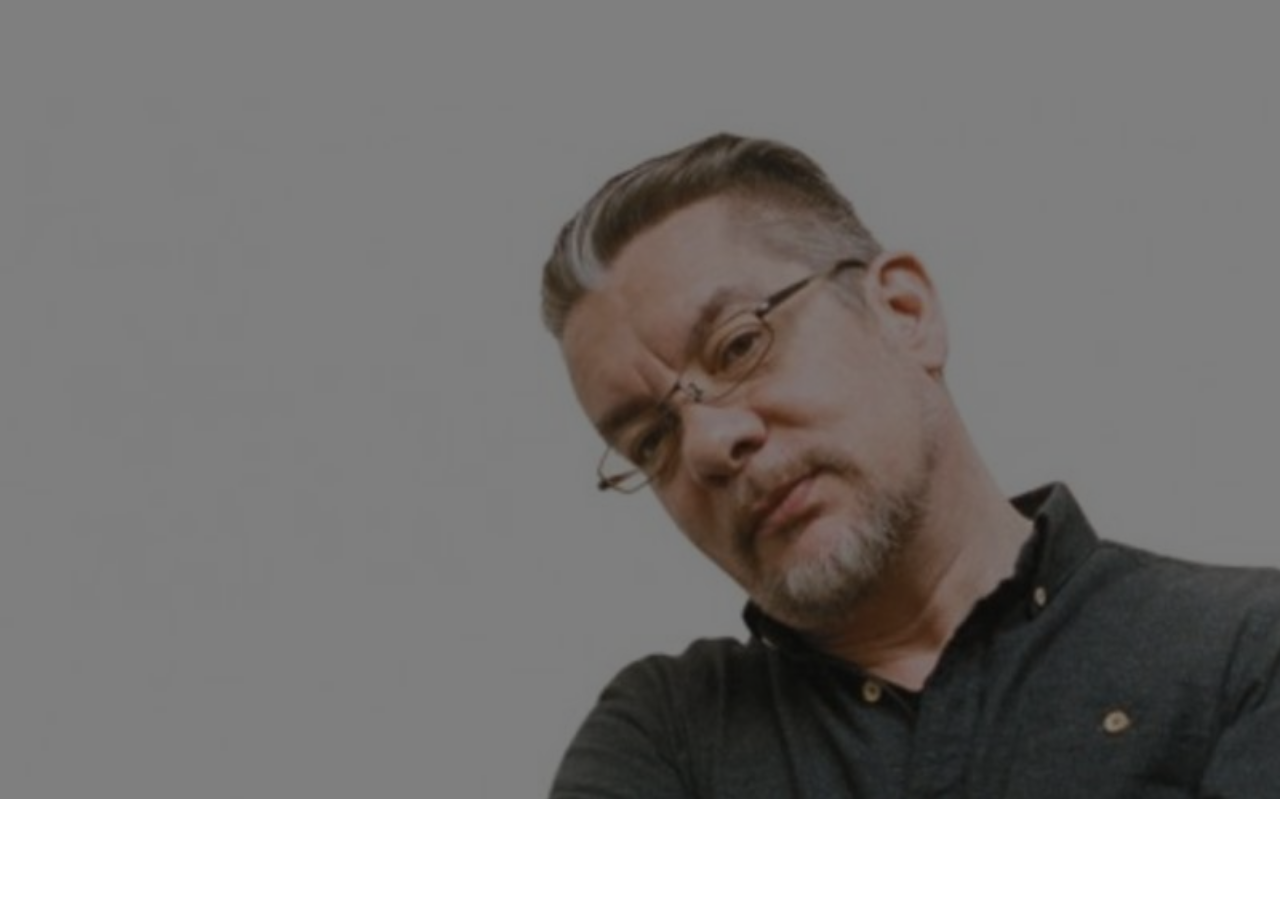
==== sub1.html @ 66ad979d "Add files via upload" ====
<!DOCTYPE html>
<html lang="ko">
<head>
    <meta charset="UTF-8">
    <meta http-equiv="X-UA-Compatible" content="IE=edge">
    <meta name="viewport" content="width=device-width, initial-scale=1.0">
    <title>Introduction</title>
    <link rel="stylesheet" href="./master.css">
</head>
<body>
    <div class="sub1 sub1_img">
        <nav>
            <div class="sub1"><a href="index.html"><img src="img/" alt=""></a></div>
        </nav>
    </div>
</body>
</html>
---- master.css ----
/* html 기본요소 reset */
html, body, div, img {
    margin: 0;
    padding: 0;
    border: 0;
    font-size: 100%;
    font: inherit;
    vertical-align: baseline;
}

.index1 {
    background-image:url(./img/index1.png);
    width: 100vw;
    height: 100vh;
    background-size: cover;
}
.title {
    font-family: 'Noto Sans KR', sans-serif;
    font-size: 150px;
    letter-spacing: -1px;
    font-weight: 400;
    line-height: 500px;
    text-align: center;
    color: white;
}

.photos {
    padding: 0 370px;
    display: flex;
    justify-content: space-evenly;
}

.photos > a:hover {
    transform: scale(1.2);
}

.photos > a > img {
    transition: 0.85s;
    width: 80%;
}


/*--sub1 html--*/
.sub1{
    width: 100%;
    
}

.sub1_img{
    height: 799px;
    background-image: url('img/sub1.png');background-size: cover;
}

/*--sub2 html--*/
.sub2{
    width: 100%;
    
}

.sub2_img{
    height: 799px;
    background-image: url('img/sub2.png');background-size: cover;
}

/*--sub3 html--*/
.sub3{
    width: 100%;
    
}

.sub3_img{
    height: 799px;
    background-image: url('img/sub3.png');background-size: cover;
}
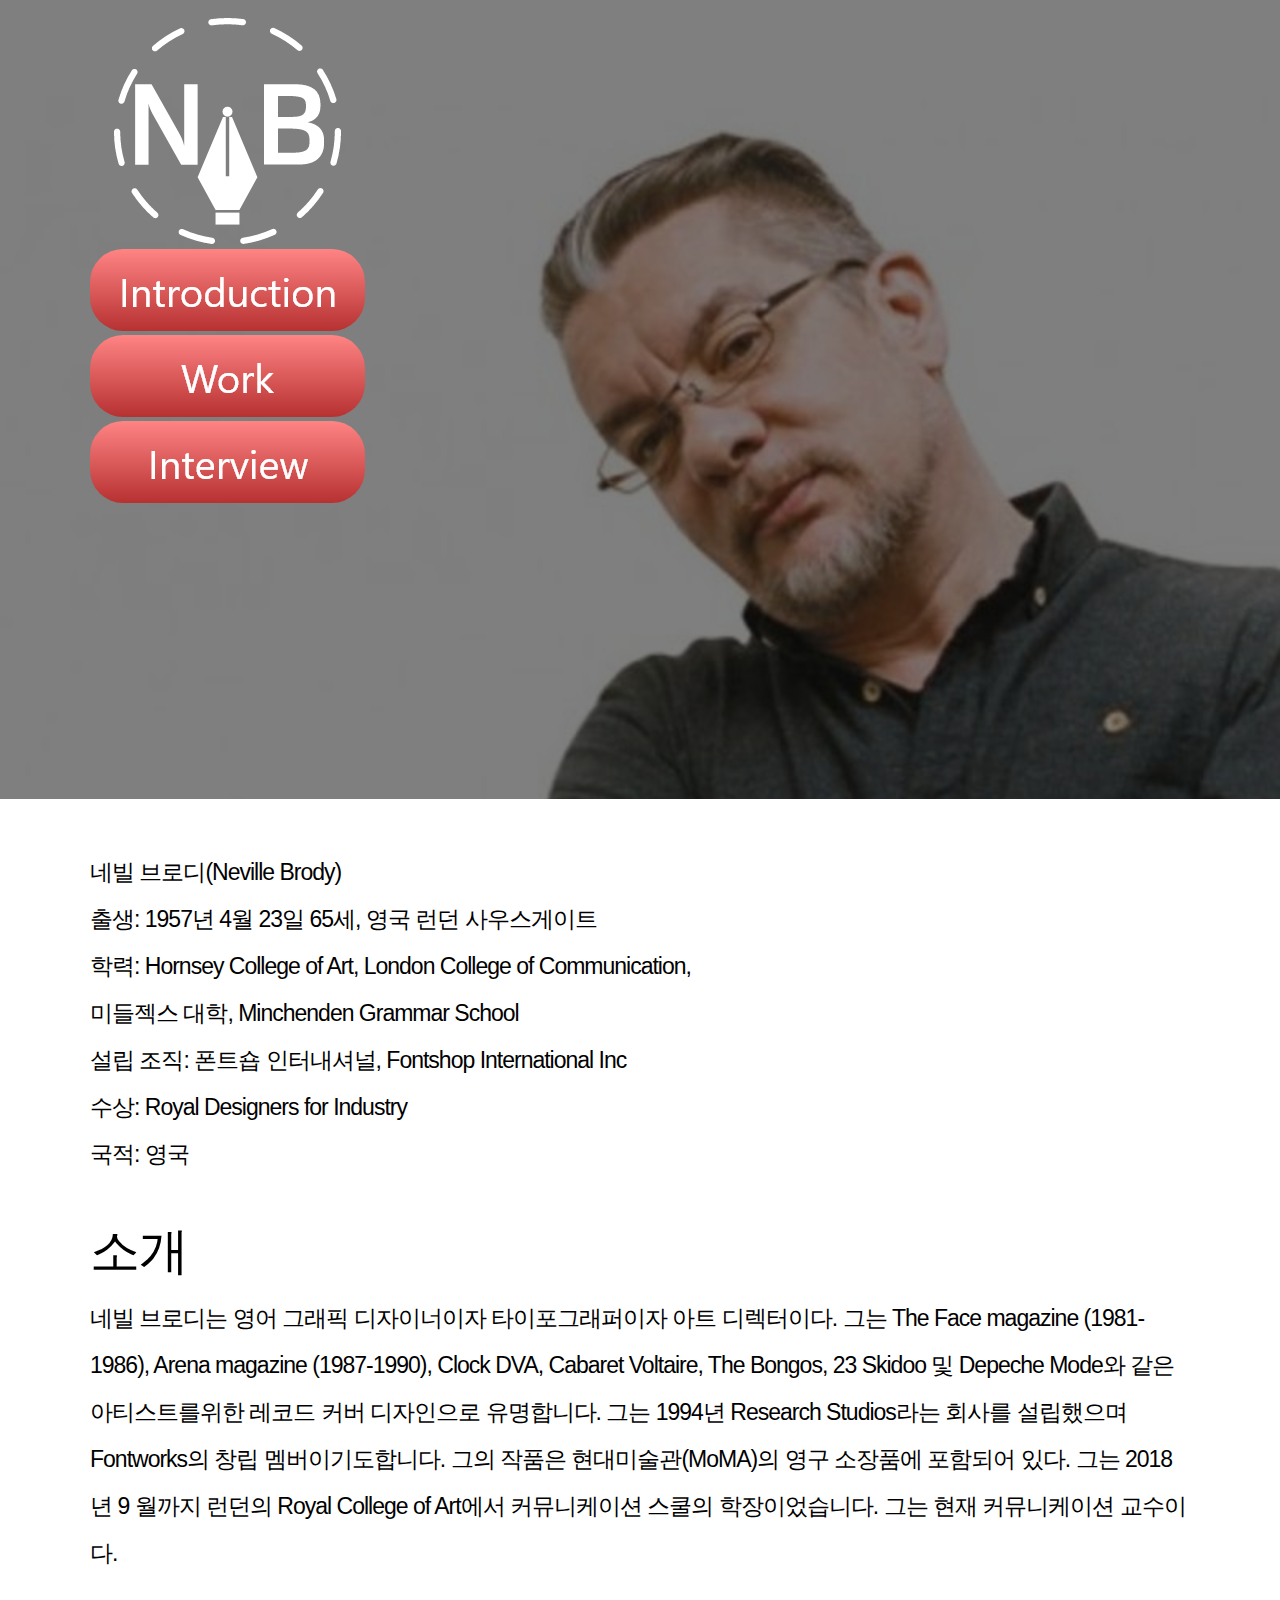
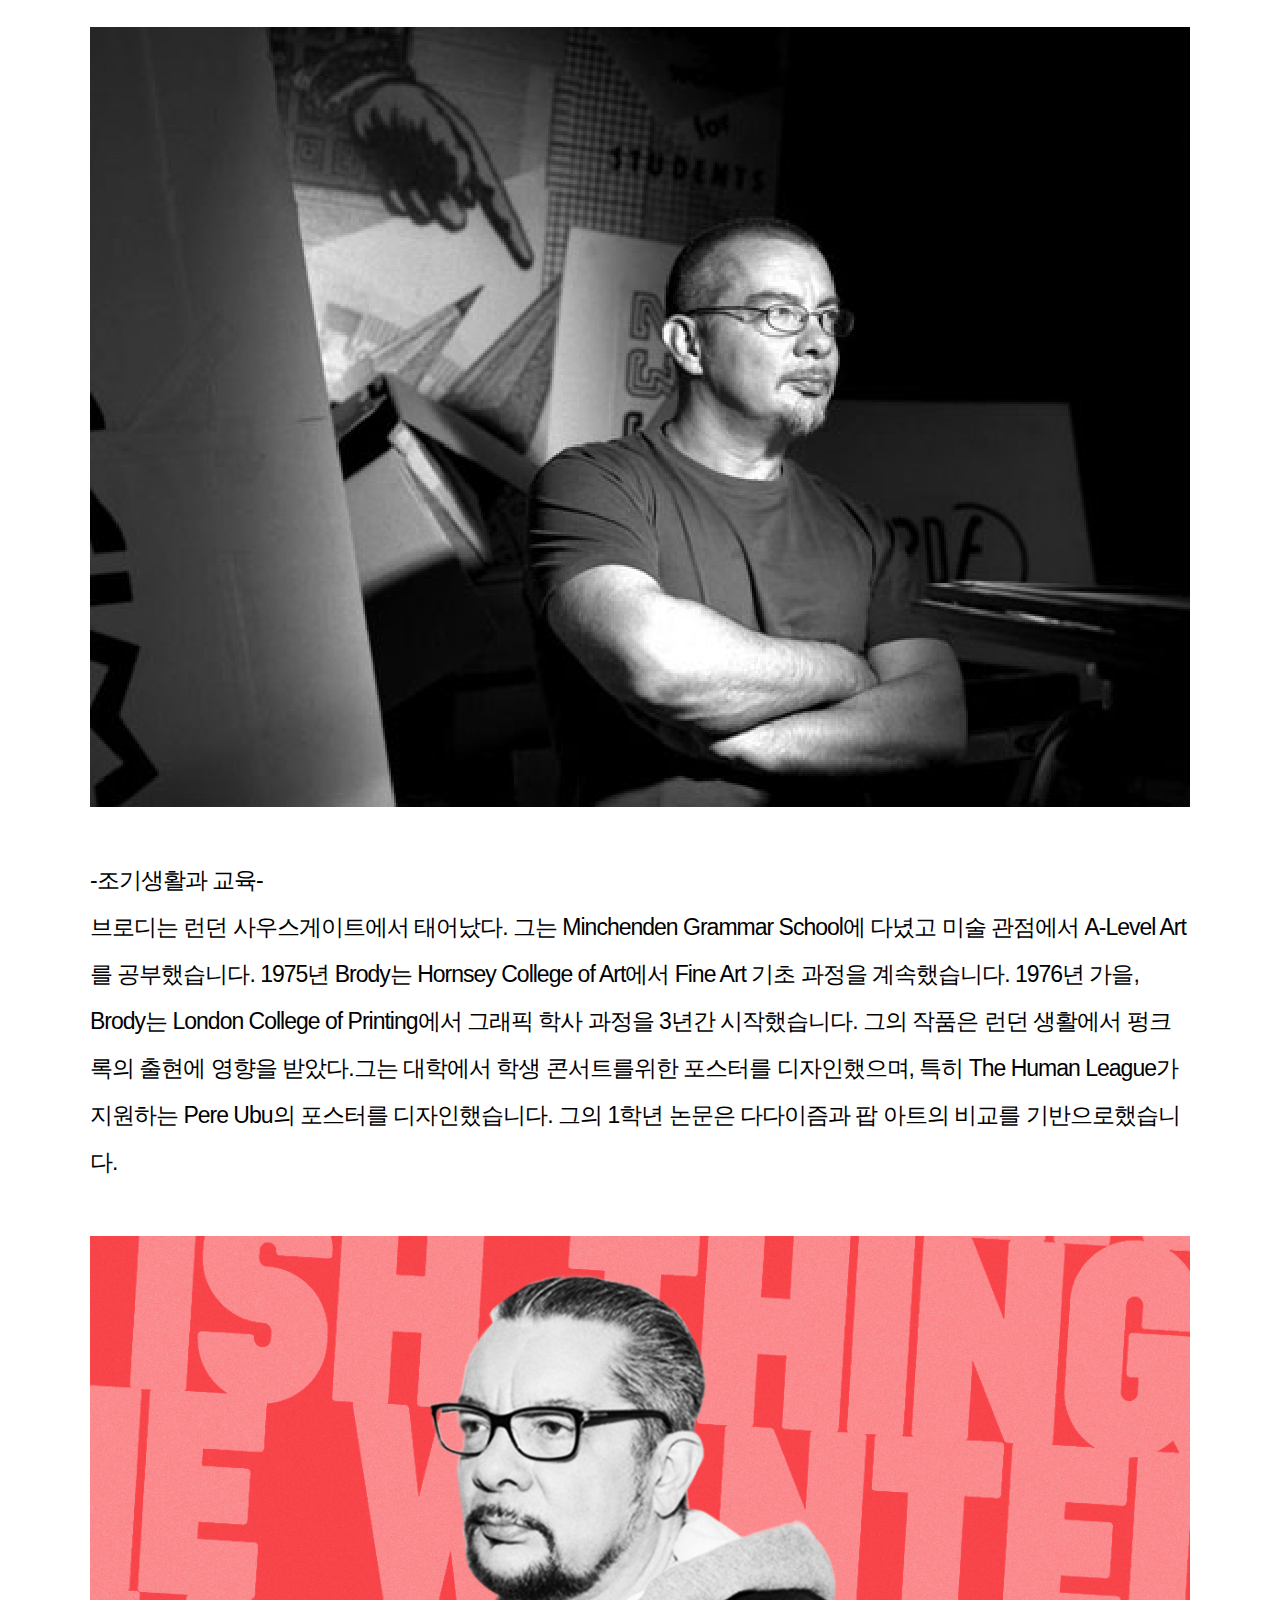
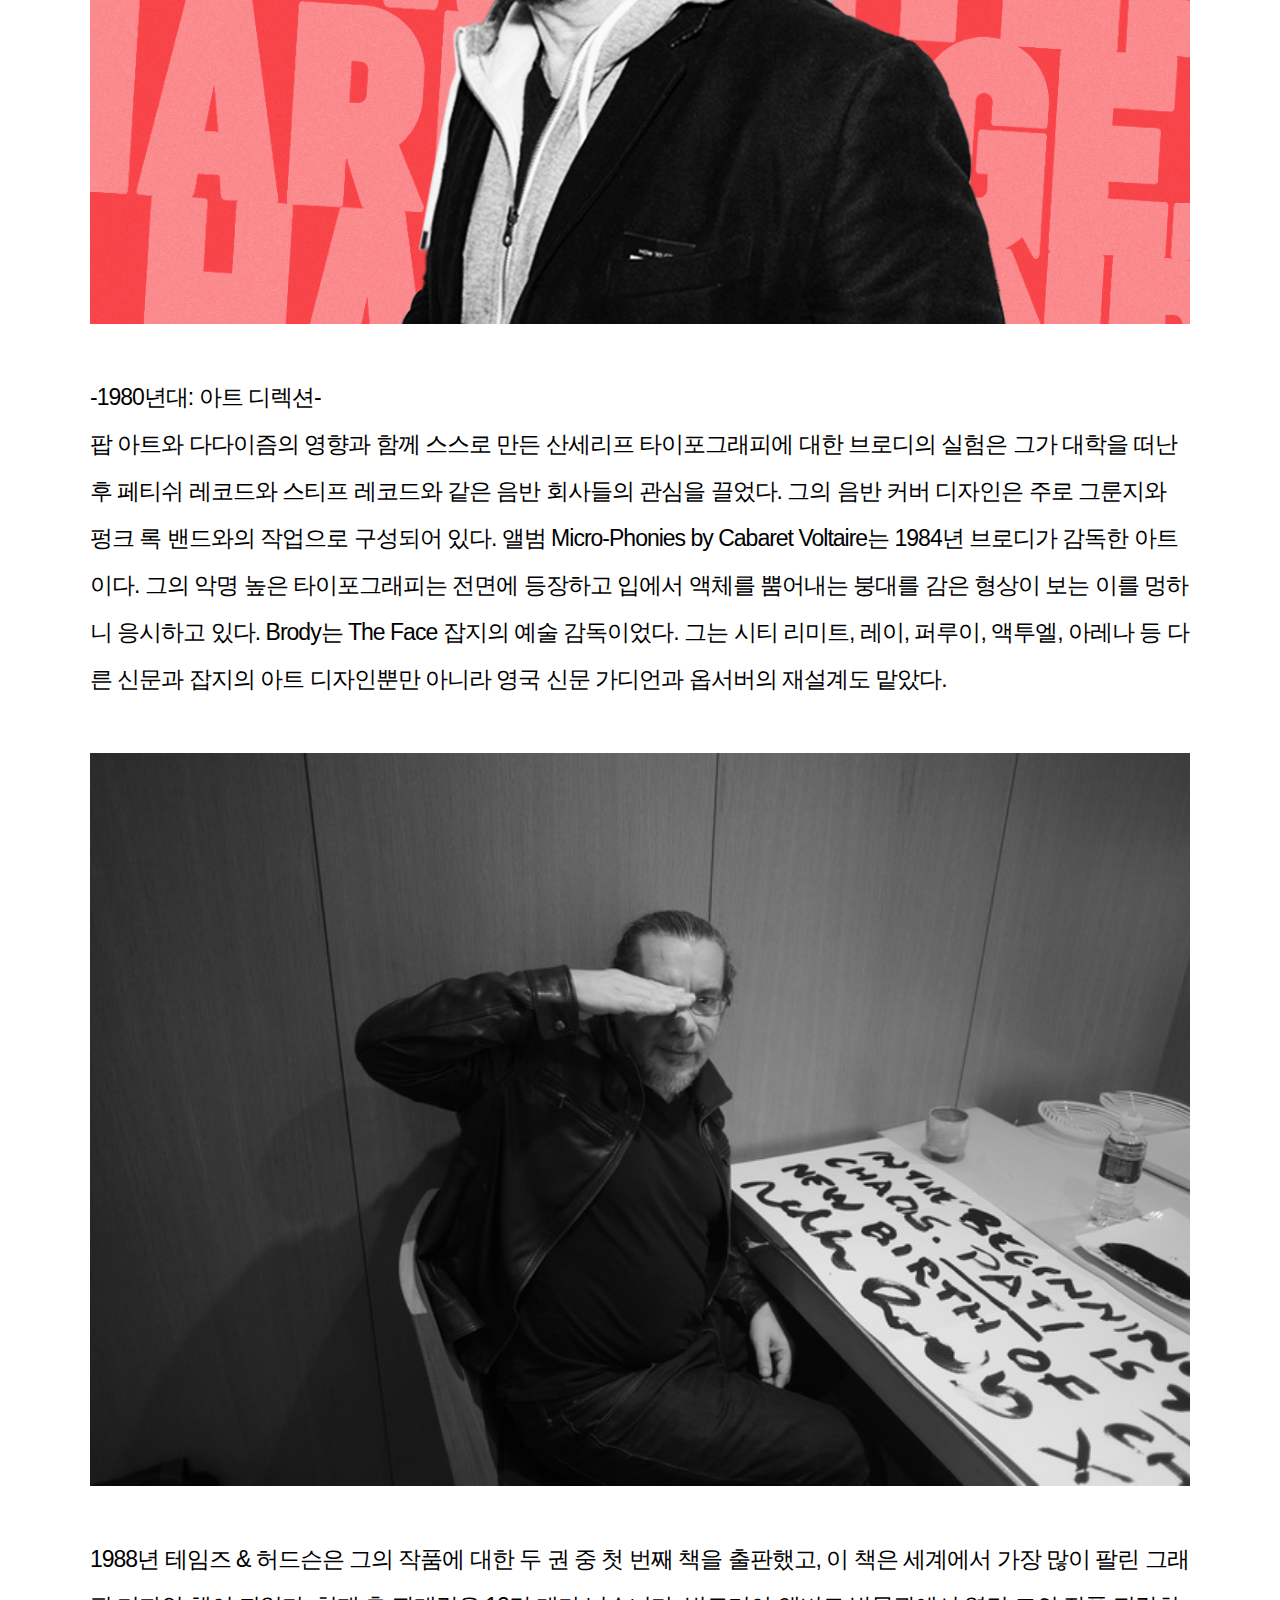
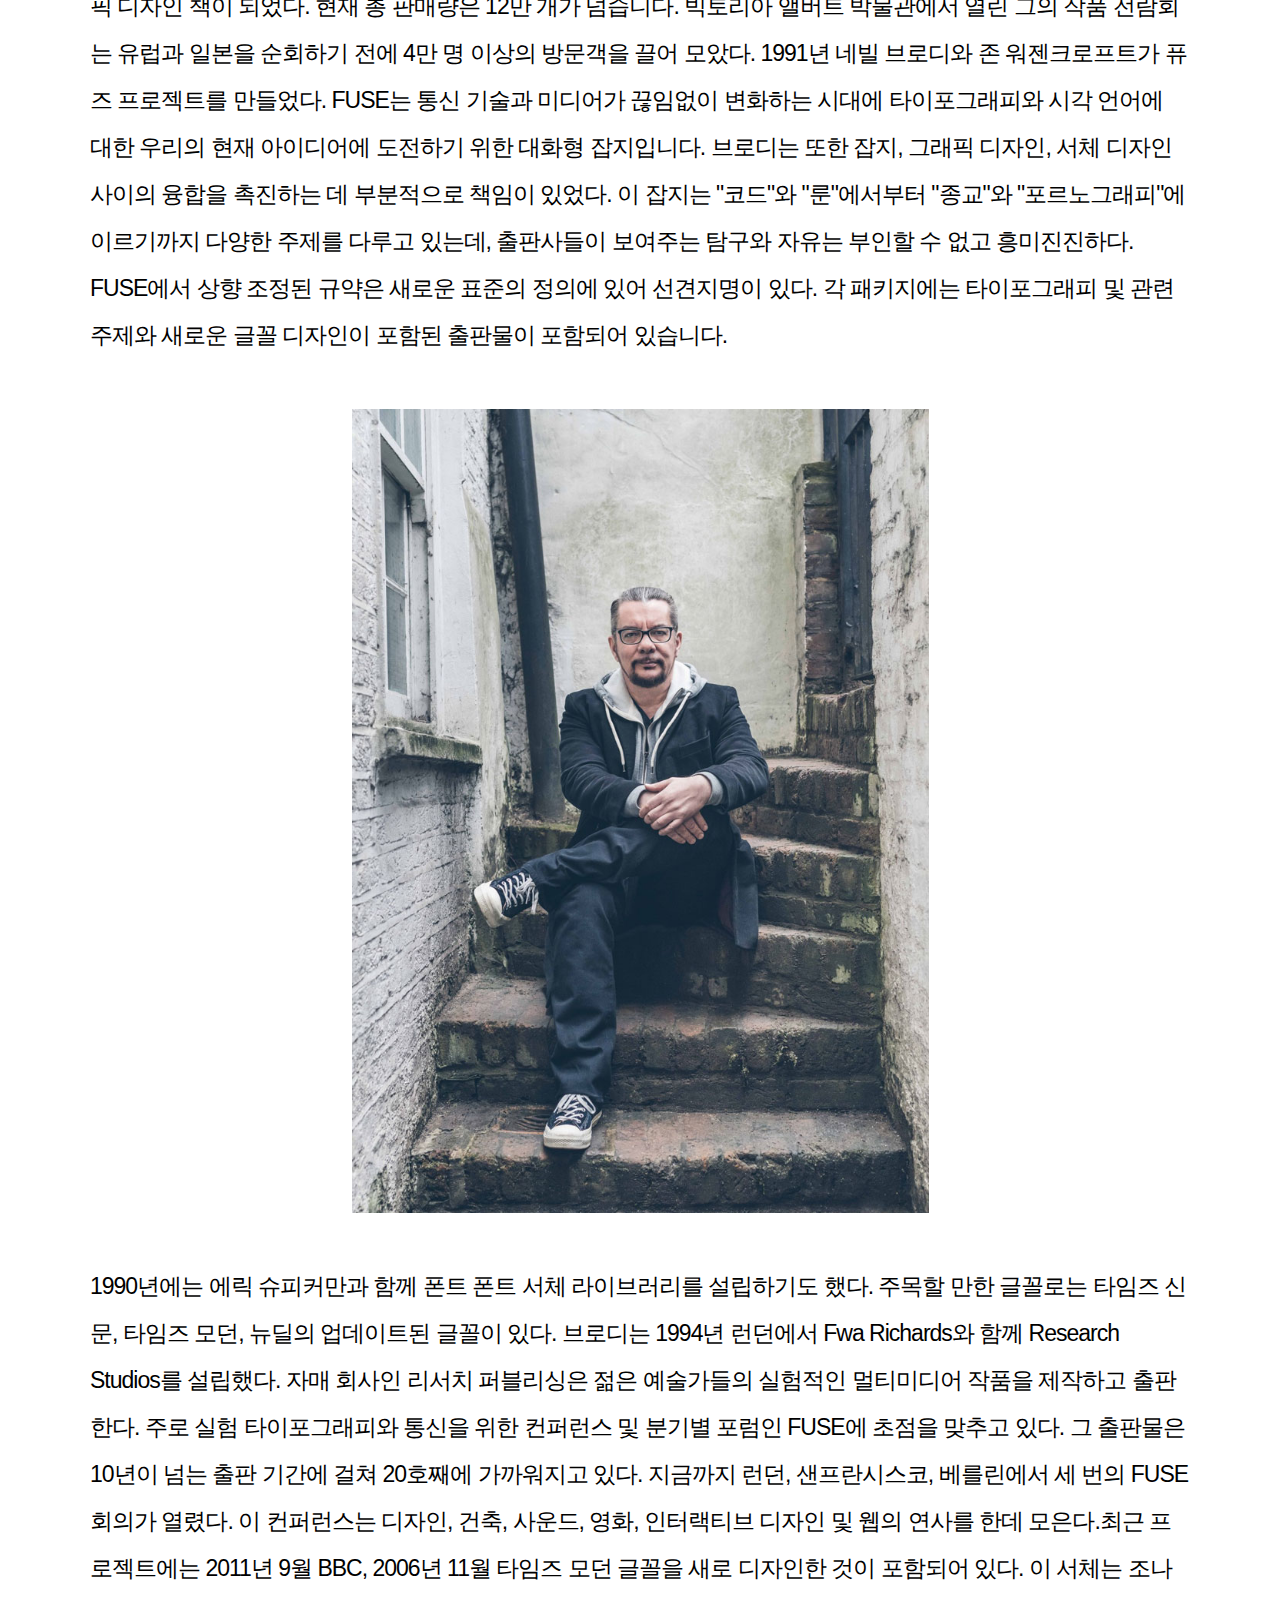
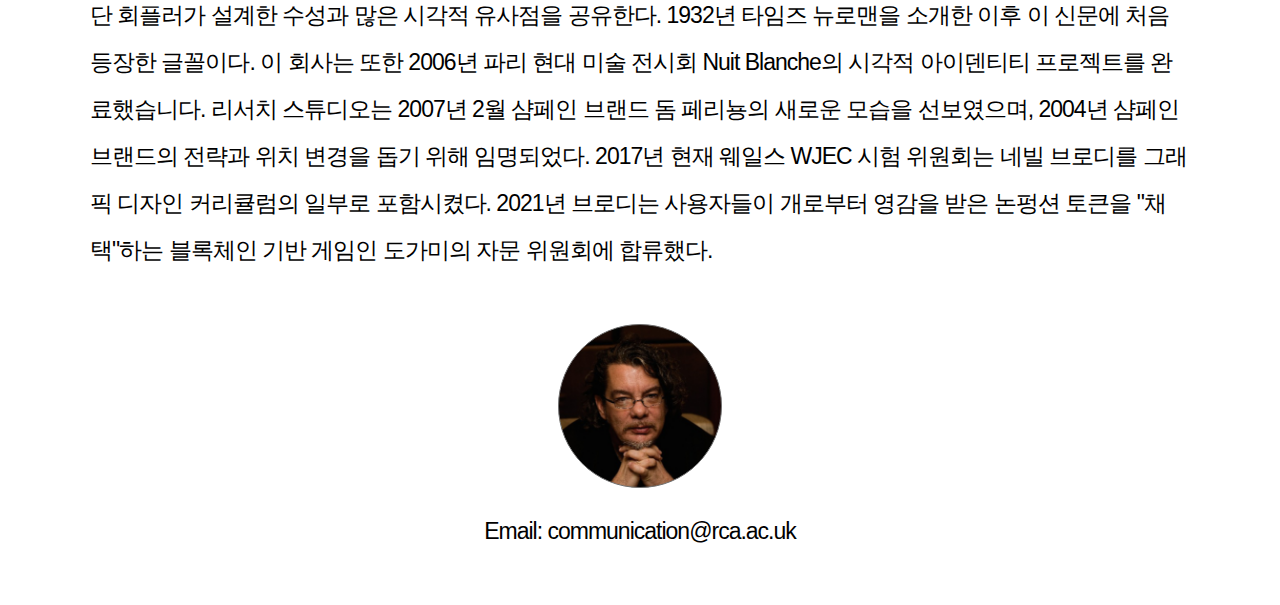
==== commit 7aceeffd: "Add files via upload" ====
--- a/sub1.html
+++ b/sub1.html
@@ -8,10 +8,54 @@
     <link rel="stylesheet" href="./master.css">
 </head>
 <body>
-    <div class="sub1 sub1_img">
-        <nav>
-            <div class="sub1"><a href="index.html"><img src="img/" alt=""></a></div>
+    <div class="sub1_1 sub1_img">
+        <nav class="wrap">
+                <br>
+                <div class="nav1"><a href="index.html"><img src="img/nav1.png"></a></div>
+                <div class="nav2"><a href="sub1.html"><img src="img/nav2.png"></a></div>
+                <div class="nav3"><a href="sub2.html"><img src="img/nav3.png"></a></div>
+                <div class="nav4"><a href="sub3.html"><img src="img/nav4.png"></a></div>
         </nav>
+    </div>
+    <div class="wrap2">
+        <div class="sub1">
+        네빌 브로디(Neville Brody)<br>
+        출생: 1957년 4월 23일 65세, 영국 런던 사우스게이트<br>
+        학력: Hornsey College of Art, London College of Communication,<br>
+        미들젝스 대학, Minchenden Grammar School<br>
+        설립 조직: 폰트숍 인터내셔널, Fontshop International Inc<br>
+        수상: Royal Designers for Industry<br>
+        국적: 영국
+        </div>
+        <div class="sub2">
+        소개
+        </div>
+        <div class="sub3">
+            네빌 브로디는 영어 그래픽 디자이너이자 타이포그래퍼이자 아트 디렉터이다. 그는 The Face magazine (1981-1986), Arena magazine (1987-1990), Clock DVA, Cabaret Voltaire, The Bongos, 23 Skidoo 및 Depeche Mode와 같은 아티스트를위한 레코드 커버 디자인으로 유명합니다. 그는 1994년 Research Studios라는 회사를 설립했으며 Fontworks의 창립 멤버이기도합니다. 그의 작품은 현대미술관(MoMA)의 영구 소장품에 포함되어 있다. 그는 2018년 9 월까지 런던의 Royal College of Art에서 커뮤니케이션 스쿨의 학장이었습니다. 그는 현재 커뮤니케이션 교수이다.
+        </div>
+        <div class="sub4"></div>
+        <div class="sub5">
+            -조기생활과 교육-<br>
+브로디는 런던 사우스게이트에서 태어났다. 그는 Minchenden Grammar School에 다녔고 미술 관점에서 A-Level Art를 공부했습니다. 1975년 Brody는 Hornsey College of Art에서 Fine Art 기초 과정을 계속했습니다.
+1976년 가을, Brody는 London College of Printing에서 그래픽 학사 과정을 3년간 시작했습니다. 그의 작품은 런던 생활에서 펑크 록의 출현에 영향을 받았다.그는 대학에서 학생 콘서트를위한 포스터를 디자인했으며, 특히 The Human League가 지원하는 Pere Ubu의 포스터를 디자인했습니다. 그의 1학년 논문은 다다이즘과 팝 아트의 비교를 기반으로했습니다.
+        </div>
+        <div class="sub6"></div>
+        <div class="sub7">
+            -1980년대: 아트 디렉션-<br>
+            팝 아트와 다다이즘의 영향과 함께 스스로 만든 산세리프 타이포그래피에 대한 브로디의 실험은 그가 대학을 떠난 후 페티쉬 레코드와 스티프 레코드와 같은 음반 회사들의 관심을 끌었다. 그의 음반 커버 디자인은 주로 그룬지와 펑크 록 밴드와의 작업으로 구성되어 있다. 앨범 Micro-Phonies by Cabaret Voltaire는 1984년 브로디가 감독한 아트이다. 그의 악명 높은 타이포그래피는 전면에 등장하고 입에서 액체를 뿜어내는 붕대를 감은 형상이 보는 이를 멍하니 응시하고 있다. Brody는 The Face 잡지의 예술 감독이었다. 그는 시티 리미트, 레이, 퍼루이, 액투엘, 아레나 등 다른 신문과 잡지의 아트 디자인뿐만 아니라 영국 신문 가디언과 옵서버의 재설계도 맡았다.
+        </div>
+        <div class="sub8"></div>
+        <div class="sub9">
+            1988년 테임즈 & 허드슨은 그의 작품에 대한 두 권 중 첫 번째 책을 출판했고, 이 책은 세계에서 가장 많이 팔린 그래픽 디자인 책이 되었다. 현재 총 판매량은 12만 개가 넘습니다. 빅토리아 앨버트 박물관에서 열린 그의 작품 전람회는 유럽과 일본을 순회하기 전에 4만 명 이상의 방문객을 끌어 모았다. 1991년 네빌 브로디와 존 워젠크로프트가 퓨즈 프로젝트를 만들었다. FUSE는 통신 기술과 미디어가 끊임없이 변화하는 시대에 타이포그래피와 시각 언어에 대한 우리의 현재 아이디어에 도전하기 위한 대화형 잡지입니다. 브로디는 또한 잡지, 그래픽 디자인, 서체 디자인 사이의 융합을 촉진하는 데 부분적으로 책임이 있었다. 이 잡지는 "코드"와 "룬"에서부터 "종교"와 "포르노그래피"에 이르기까지 다양한 주제를 다루고 있는데, 출판사들이 보여주는 탐구와 자유는 부인할 수 없고 흥미진진하다. FUSE에서 상향 조정된 규약은 새로운 표준의 정의에 있어 선견지명이 있다. 각 패키지에는 타이포그래피 및 관련 주제와 새로운 글꼴 디자인이 포함된 출판물이 포함되어 있습니다.
+        </div>
+        <div class="sub10"></div>
+        <div class="sub110">
+            1990년에는 에릭 슈피커만과 함께 폰트 폰트 서체 라이브러리를 설립하기도 했다. 주목할 만한 글꼴로는 타임즈 신문, 타임즈 모던, 뉴딜의 업데이트된 글꼴이 있다. 브로디는 1994년 런던에서 Fwa Richards와 함께 Research Studios를 설립했다. 자매 회사인 리서치 퍼블리싱은 젊은 예술가들의 실험적인 멀티미디어 작품을 제작하고 출판한다. 주로 실험 타이포그래피와 통신을 위한 컨퍼런스 및 분기별 포럼인 FUSE에 초점을 맞추고 있다. 그 출판물은 10년이 넘는 출판 기간에 걸쳐 20호째에 가까워지고 있다. 지금까지 런던, 샌프란시스코, 베를린에서  세 번의 FUSE 회의가 열렸다. 이 컨퍼런스는 디자인, 건축, 사운드, 영화, 인터랙티브 디자인 및 웹의 연사를 한데 모은다.최근 프로젝트에는 2011년 9월 BBC, 2006년 11월 타임즈 모던 글꼴을 새로 디자인한 것이 포함되어 있다. 이 서체는 조나단 회플러가 설계한 수성과 많은 시각적 유사점을 공유한다. 1932년 타임즈 뉴로맨을 소개한 이후 이 신문에 처음 등장한 글꼴이다. 이 회사는 또한 2006년 파리 현대 미술 전시회 Nuit Blanche의 시각적 아이덴티티 프로젝트를 완료했습니다. 리서치 스튜디오는 2007년 2월 샴페인 브랜드 돔 페리뇽의 새로운 모습을 선보였으며, 2004년 샴페인 브랜드의 전략과 위치 변경을 돕기 위해 임명되었다. 2017년 현재 웨일스 WJEC 시험 위원회는 네빌 브로디를 그래픽 디자인 커리큘럼의 일부로 포함시켰다. 2021년 브로디는 사용자들이 개로부터 영감을 받은 논펑션 토큰을 "채택"하는 블록체인 기반 게임인 도가미의 자문 위원회에 합류했다.
+        </div>
+        <div class="profile"></div>
+        <div class="profile2">
+            Email: communication@rca.ac.uk
+        </div>
     </div>
 </body>
 </html>--- a/master.css
+++ b/master.css
@@ -39,9 +39,14 @@
     width: 80%;
 }
 
+/*--페이지 정렬--*/
+.wrap{
+    width: 1100px;
+    margin: 0 auto;
+}
 
 /*--sub1 html--*/
-.sub1{
+.sub1_1{
     width: 100%;
     
 }
@@ -51,8 +56,133 @@
     background-image: url('img/sub1.png');background-size: cover;
 }
 
+/*--내용 sub1--*/
+.wrap2{
+    width: 1100px;
+    margin: 0 auto;
+}
+
+.sub1{
+    font-family: 'Noto Sans KR', sans-serif;
+    font-size: 23px;
+    letter-spacing: -1px;
+    font-weight: 400;
+    line-height: 47px;
+    margin-top: 50px;
+    margin-bottom: 50px;
+}
+
+.sub2{
+    font-family: 'Noto Sans KR', sans-serif;
+    font-size: 50px;
+    letter-spacing: -1px;
+    font-weight: 400;
+    line-height: 47px;
+    margin-top: 50px;
+}
+
+.sub3{
+    font-family: 'Noto Sans KR', sans-serif;
+    font-size: 23px;
+    letter-spacing: -1px;
+    font-weight: 400;
+    line-height: 47px;
+    margin-top: 20px;
+    margin-bottom: 50px;
+}
+
+.sub4{
+    background-image:url(img/1.png);
+    width: 1100px;
+    height: 780px;
+    margin: 0 auto;
+    margin-top: 50px;
+    margin-bottom: 50px;
+}
+
+.sub5{
+    font-family: 'Noto Sans KR', sans-serif;
+    font-size: 23px;
+    letter-spacing: -1px;
+    font-weight: 400;
+    line-height: 47px;
+    margin-bottom: 50px;
+}
+
+.sub6{
+    background-image:url(img/2.png);
+    width: 1100px;
+    height: 688px;
+    margin: 0 auto;
+    margin-top: 50px;
+    margin-bottom: 50px;
+}
+
+.sub7{
+    font-family: 'Noto Sans KR', sans-serif;
+    font-size: 23px;
+    letter-spacing: -1px;
+    font-weight: 400;
+    line-height: 47px;
+    margin-bottom: 50px;
+}
+
+.sub8{
+    background-image:url(img/3.png);
+    width: 1100px;
+    height: 733px;
+    margin: 0 auto;
+    margin-top: 50px;
+    margin-bottom: 50px;
+}
+
+.sub9{
+    font-family: 'Noto Sans KR', sans-serif;
+    font-size: 23px;
+    letter-spacing: -1px;
+    font-weight: 400;
+    line-height: 47px;
+    margin-bottom: 50px;
+}
+
+.sub10{
+    background-image:url(img/4.png);
+    width: 577px;
+    height: 804px;
+    margin: 0 auto;
+    margin-top: 50px;
+    margin-bottom: 50px;
+}
+
+.sub110{
+    font-family: 'Noto Sans KR', sans-serif;
+    font-size: 23px;
+    letter-spacing: -1px;
+    font-weight: 400;
+    line-height: 47px;
+    margin-bottom: 50px;
+}
+/*--logo--*/
+.profile{
+    background-image:url(img/Neville\ Brody\ profile.png);
+    width: 164px;
+    height: 164px;
+    margin: 0 auto;
+    margin-top: 50px;
+    margin-bottom: 20px;
+}
+.profile2{
+    font-family: 'Noto Sans KR', sans-serif;
+    font-size: 23px;
+    letter-spacing: -1px;
+    font-weight: 400;
+    line-height: 47px;
+    margin-bottom: 50px;
+    text-align: center;
+}
+
 /*--sub2 html--*/
-.sub2{
+.sub2_1{
     width: 100%;
     
 }
@@ -62,8 +192,88 @@
     background-image: url('img/sub2.png');background-size: cover;
 }
 
+.sub11{
+    font-family: 'Noto Sans KR', sans-serif;
+    font-size: 35px;
+    letter-spacing: -1px;
+    font-weight: 400;
+    line-height: 47px;
+    margin-top: 50px;
+    margin-bottom: 50px;
+    text-align: center;
+}
+
+.sub12{
+    background-image:url(img/5.png);
+    width: 1100px;
+    height: 847px;
+    margin: 0 auto;
+    margin-top: 50px;
+    margin-bottom: 50px;
+}
+
+.sub13{
+    background-image:url(img/6.png);
+    width: 1100px;
+    height: 706px;
+    margin: 0 auto;
+    margin-top: 50px;
+    margin-bottom: 50px;
+}
+
+.sub14{
+    background-image:url(img/7.png);
+    width: 1100px;
+    height: 818px;
+    margin: 0 auto;
+    margin-top: 50px;
+    margin-bottom: 50px;
+}
+
+.sub15{
+    background-image:url(img/8.png);
+    width: 1100px;
+    height: 1560px;
+    margin: 0 auto;
+    margin-top: 50px;
+    margin-bottom: 50px;
+}
+
+.sub16{
+    background-image:url(img/9.png);
+    width: 1100px;
+    height: 1649px;
+    margin: 0 auto;
+    margin-top: 50px;
+    margin-bottom: 50px;
+}
+
+.sub17{
+    background-image:url(img/10.png);
+    width: 1920px;
+    height: 1240px;
+    margin: 0 auto;
+    margin-top: 50px;
+    margin-bottom: 50px;
+}
+
+.sub18{
+    background-image:url(img/11.png);
+    width: 1100px;
+    height: 1699px;
+    margin: 0 auto;
+    margin-top: 50px;
+    margin-bottom: 50px;
+}
+
+/*--페이지 정렬--*/
+.wrap3{
+    width: 1100px;
+    margin: 0 auto;
+}
+
 /*--sub3 html--*/
-.sub3{
+.sub3_1{
     width: 100%;
     
 }
@@ -71,4 +281,94 @@
 .sub3_img{
     height: 799px;
     background-image: url('img/sub3.png');background-size: cover;
+}
+
+.sub21{
+    font-family: 'Noto Sans KR', sans-serif;
+    font-size: 50px;
+    letter-spacing: -1px;
+    font-weight: 400;
+    line-height: 47px;
+    margin-top: 50px;
+}
+
+.sub22{
+    font-family: 'Noto Sans KR', sans-serif;
+    font-size: 23px;
+    letter-spacing: -1px;
+    font-weight: 400;
+    line-height: 47px;
+    margin-top: 50px;
+}
+
+.sub23{
+    background-image:url(img/12.png);
+    width: 800px;
+    height: 1200px;
+    margin: 0 auto;
+    margin-top: 50px;
+    margin-bottom: 50px;
+}
+
+.sub24{
+    font-family: 'Noto Sans KR', sans-serif;
+    font-size: 23px;
+    letter-spacing: -1px;
+    font-weight: 400;
+    line-height: 47px;
+    margin-top: 50px;
+}
+
+.sub25{
+    background-image:url(img/13.png);
+    width: 1100px;
+    height: 765px;
+    margin: 0 auto;
+    margin-top: 50px;
+    margin-bottom: 50px;
+}
+
+.sub26{
+    font-family: 'Noto Sans KR', sans-serif;
+    font-size: 23px;
+    letter-spacing: -1px;
+    font-weight: 400;
+    line-height: 47px;
+    margin-top: 50px;
+}
+
+.sub27{
+    background-image:url(img/14.png);
+    width: 1100px;
+    height: 735px;
+    margin: 0 auto;
+    margin-top: 50px;
+    margin-bottom: 50px;
+}
+
+.sub28{
+    font-family: 'Noto Sans KR', sans-serif;
+    font-size: 23px;
+    letter-spacing: -1px;
+    font-weight: 400;
+    line-height: 47px;
+    margin-top: 50px;
+}
+
+.sub29{
+    background-image:url(img/15.png);
+    width: 1100px;
+    height: 1100px;
+    margin: 0 auto;
+    margin-top: 50px;
+    margin-bottom: 50px;
+}
+
+.sub30{
+    font-family: 'Noto Sans KR', sans-serif;
+    font-size: 23px;
+    letter-spacing: -1px;
+    font-weight: 400;
+    line-height: 47px;
+    margin-top: 50px;
 }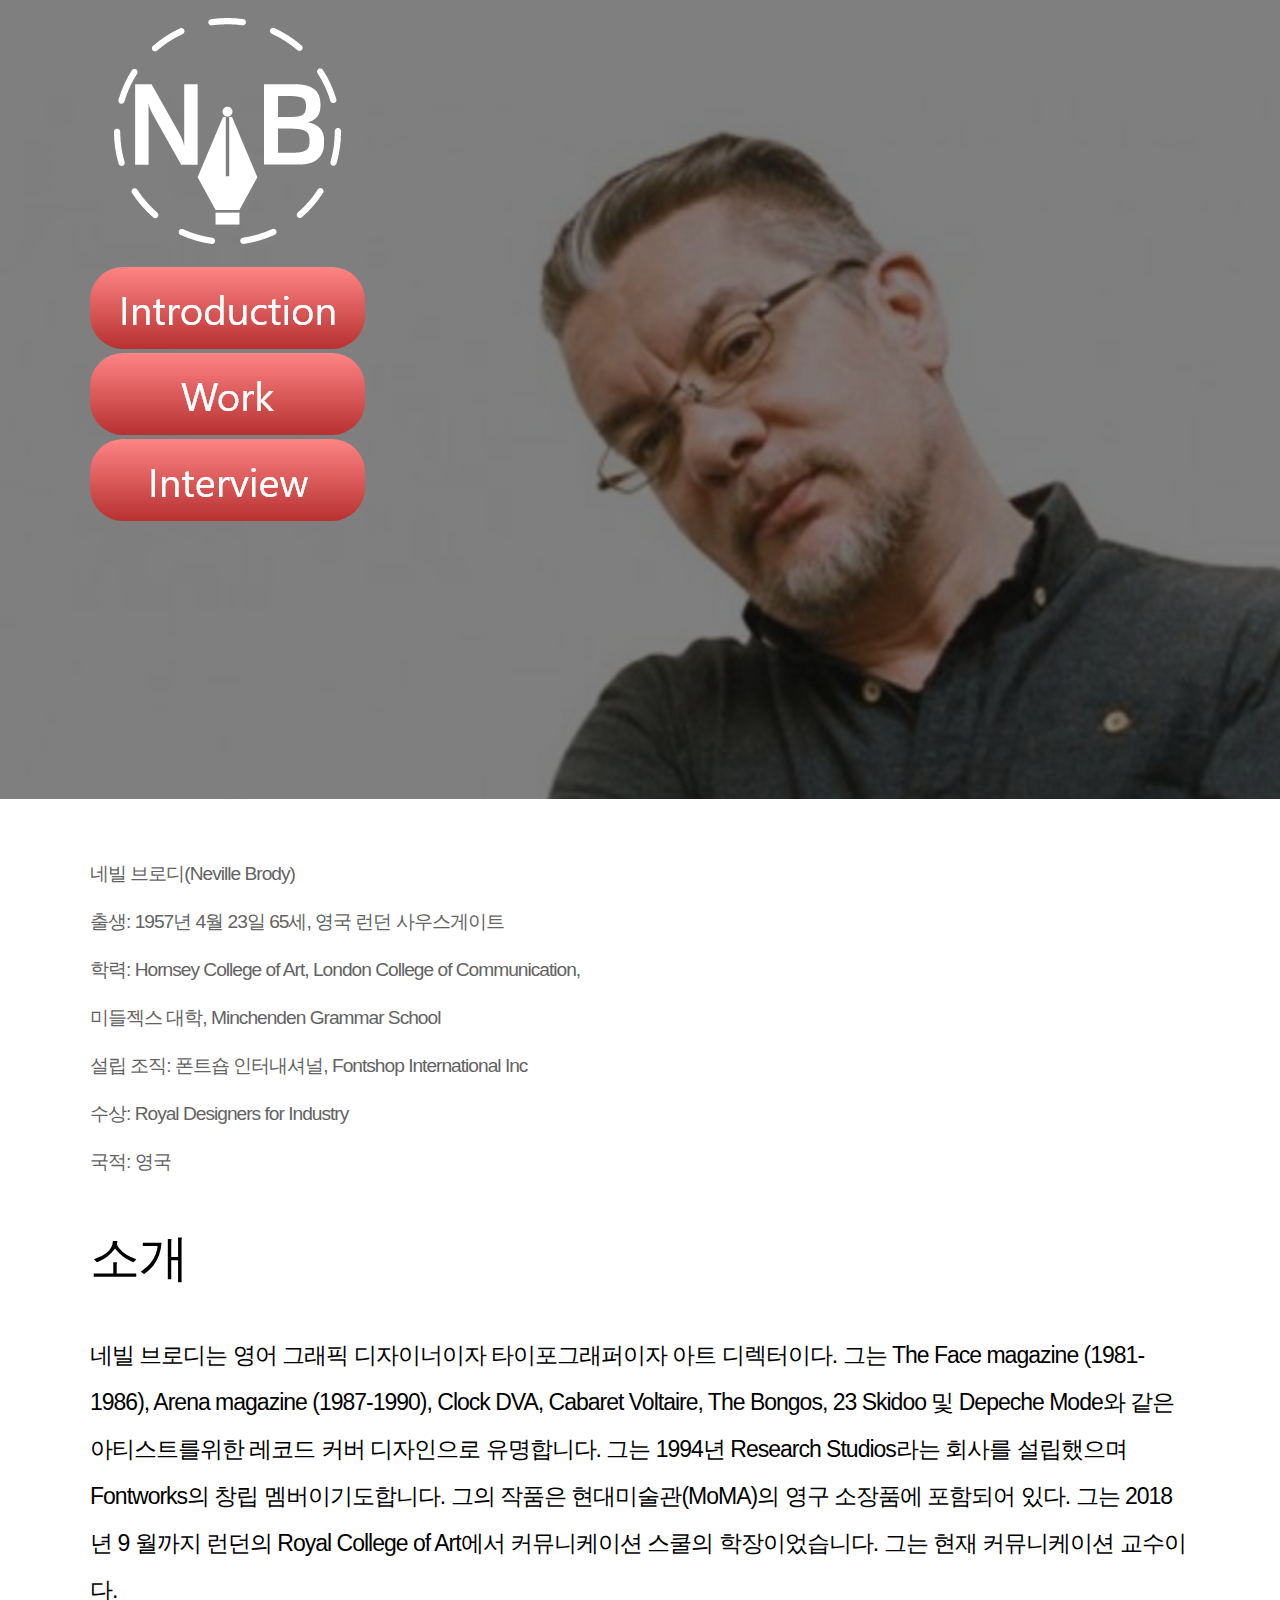
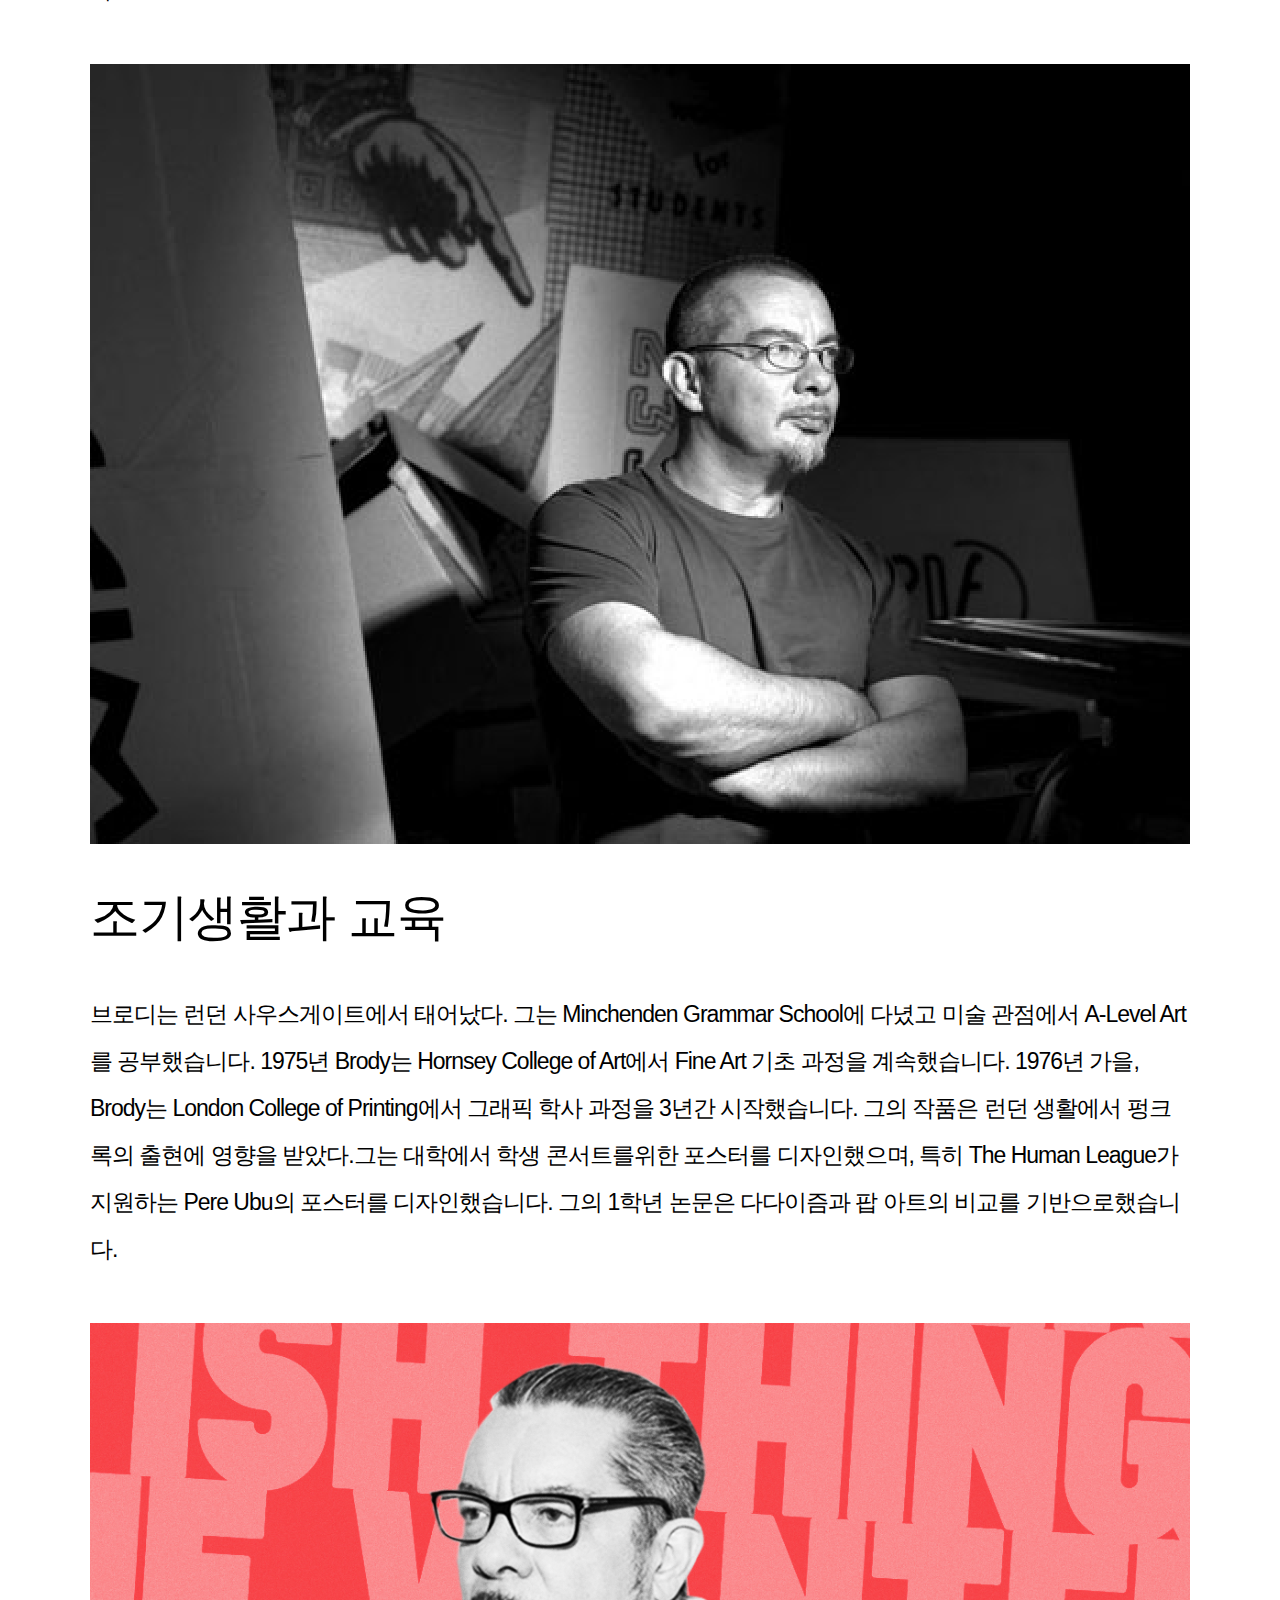
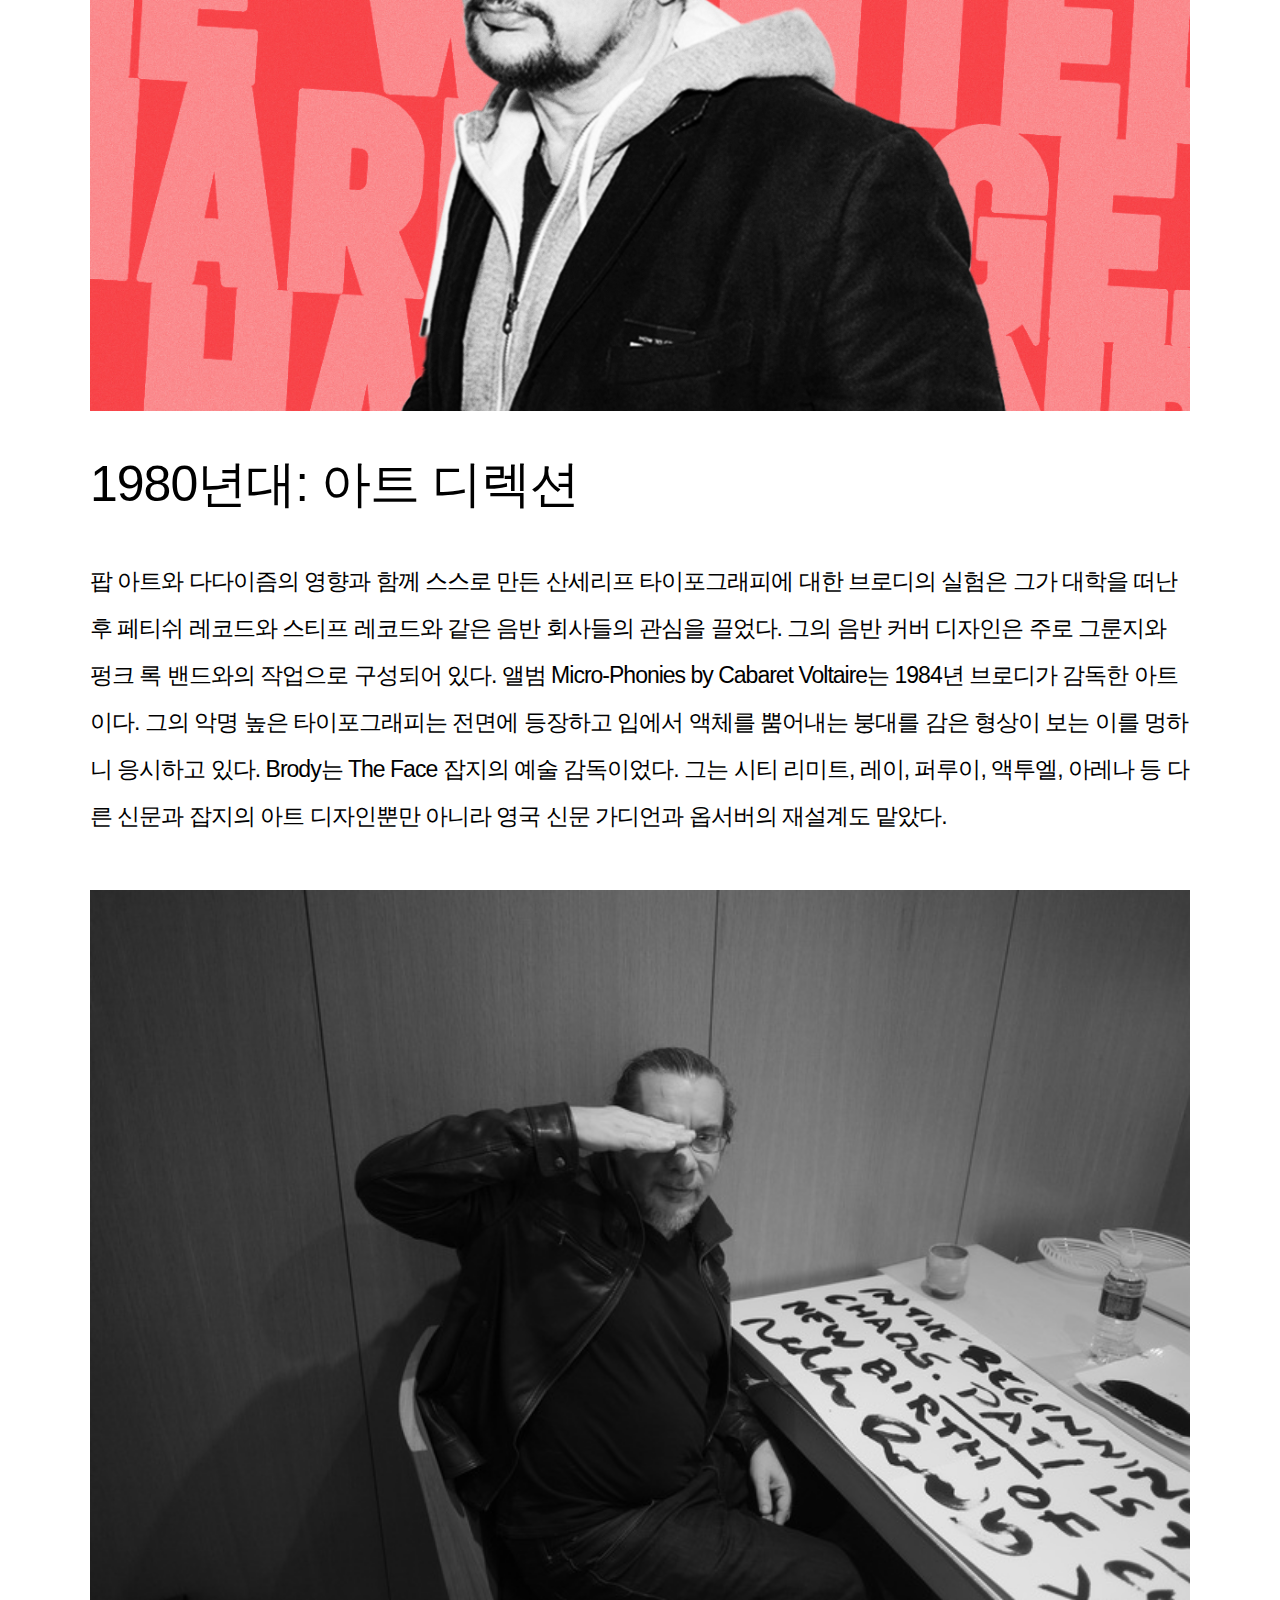
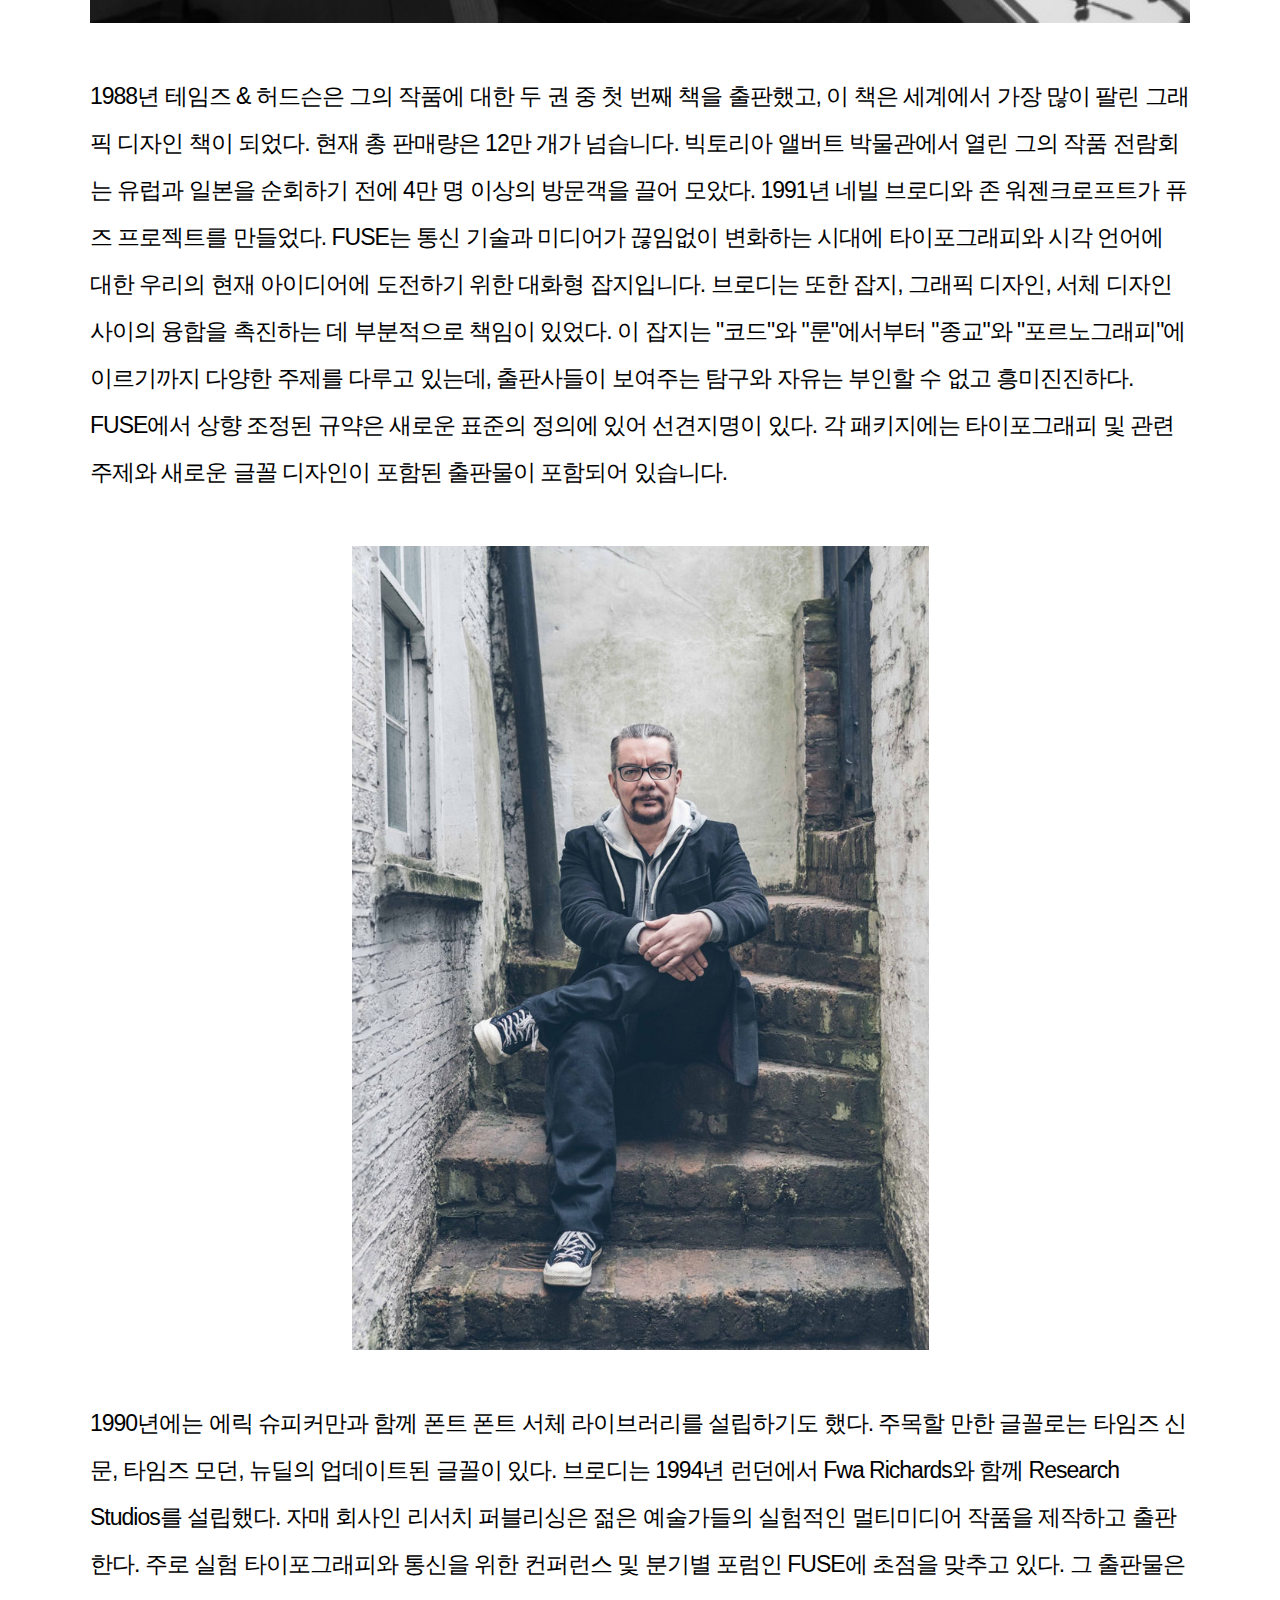
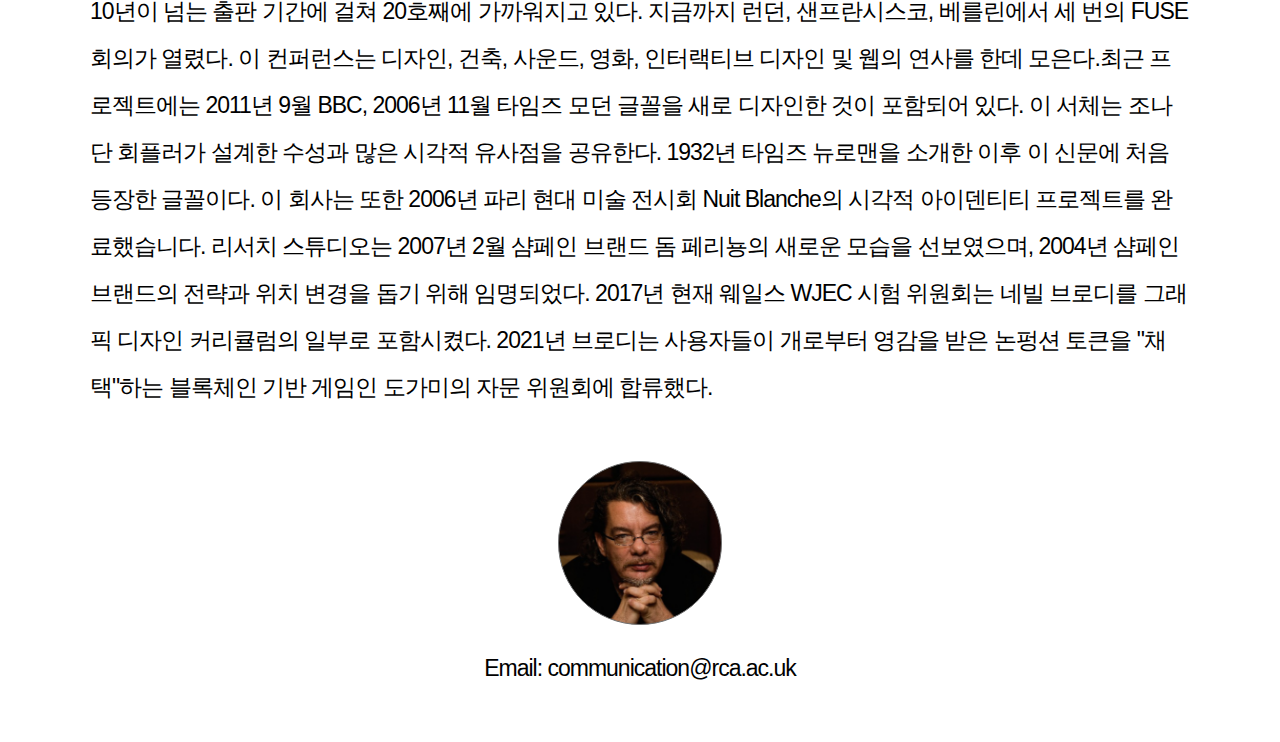
==== commit 48253c42: "Add files via upload" ====
--- a/sub1.html
+++ b/sub1.html
@@ -12,6 +12,7 @@
         <nav class="wrap">
                 <br>
                 <div class="nav1"><a href="index.html"><img src="img/nav1.png"></a></div>
+                <br>
                 <div class="nav2"><a href="sub1.html"><img src="img/nav2.png"></a></div>
                 <div class="nav3"><a href="sub2.html"><img src="img/nav3.png"></a></div>
                 <div class="nav4"><a href="sub3.html"><img src="img/nav4.png"></a></div>
@@ -19,6 +20,7 @@
     </div>
     <div class="wrap2">
         <div class="sub1">
+        <small>
         네빌 브로디(Neville Brody)<br>
         출생: 1957년 4월 23일 65세, 영국 런던 사우스게이트<br>
         학력: Hornsey College of Art, London College of Communication,<br>
@@ -26,6 +28,7 @@
         설립 조직: 폰트숍 인터내셔널, Fontshop International Inc<br>
         수상: Royal Designers for Industry<br>
         국적: 영국
+        </small>
         </div>
         <div class="sub2">
         소개
@@ -34,14 +37,14 @@
             네빌 브로디는 영어 그래픽 디자이너이자 타이포그래퍼이자 아트 디렉터이다. 그는 The Face magazine (1981-1986), Arena magazine (1987-1990), Clock DVA, Cabaret Voltaire, The Bongos, 23 Skidoo 및 Depeche Mode와 같은 아티스트를위한 레코드 커버 디자인으로 유명합니다. 그는 1994년 Research Studios라는 회사를 설립했으며 Fontworks의 창립 멤버이기도합니다. 그의 작품은 현대미술관(MoMA)의 영구 소장품에 포함되어 있다. 그는 2018년 9 월까지 런던의 Royal College of Art에서 커뮤니케이션 스쿨의 학장이었습니다. 그는 현재 커뮤니케이션 교수이다.
         </div>
         <div class="sub4"></div>
+        <div class="sub2">조기생활과 교육</div>
         <div class="sub5">
-            -조기생활과 교육-<br>
 브로디는 런던 사우스게이트에서 태어났다. 그는 Minchenden Grammar School에 다녔고 미술 관점에서 A-Level Art를 공부했습니다. 1975년 Brody는 Hornsey College of Art에서 Fine Art 기초 과정을 계속했습니다.
 1976년 가을, Brody는 London College of Printing에서 그래픽 학사 과정을 3년간 시작했습니다. 그의 작품은 런던 생활에서 펑크 록의 출현에 영향을 받았다.그는 대학에서 학생 콘서트를위한 포스터를 디자인했으며, 특히 The Human League가 지원하는 Pere Ubu의 포스터를 디자인했습니다. 그의 1학년 논문은 다다이즘과 팝 아트의 비교를 기반으로했습니다.
         </div>
         <div class="sub6"></div>
+        <div class="sub2">1980년대: 아트 디렉션</div>
         <div class="sub7">
-            -1980년대: 아트 디렉션-<br>
             팝 아트와 다다이즘의 영향과 함께 스스로 만든 산세리프 타이포그래피에 대한 브로디의 실험은 그가 대학을 떠난 후 페티쉬 레코드와 스티프 레코드와 같은 음반 회사들의 관심을 끌었다. 그의 음반 커버 디자인은 주로 그룬지와 펑크 록 밴드와의 작업으로 구성되어 있다. 앨범 Micro-Phonies by Cabaret Voltaire는 1984년 브로디가 감독한 아트이다. 그의 악명 높은 타이포그래피는 전면에 등장하고 입에서 액체를 뿜어내는 붕대를 감은 형상이 보는 이를 멍하니 응시하고 있다. Brody는 The Face 잡지의 예술 감독이었다. 그는 시티 리미트, 레이, 퍼루이, 액투엘, 아레나 등 다른 신문과 잡지의 아트 디자인뿐만 아니라 영국 신문 가디언과 옵서버의 재설계도 맡았다.
         </div>
         <div class="sub8"></div>
--- a/master.css
+++ b/master.css
@@ -56,6 +56,10 @@
     background-image: url('img/sub1.png');background-size: cover;
 }
 
+small{
+    color: rgb(99, 99, 99);
+}
+
 /*--내용 sub1--*/
 .wrap2{
     width: 1100px;
@@ -79,6 +83,7 @@
     font-weight: 400;
     line-height: 47px;
     margin-top: 50px;
+    margin-bottom: 50px;
 }
 
 .sub3{
@@ -87,7 +92,7 @@
     letter-spacing: -1px;
     font-weight: 400;
     line-height: 47px;
-    margin-top: 20px;
+    margin-top: 50px;
     margin-bottom: 50px;
 }
 
@@ -250,8 +255,8 @@
 
 .sub17{
     background-image:url(img/10.png);
-    width: 1920px;
-    height: 1240px;
+    width: 1520px;
+    height: 940px;
     margin: 0 auto;
     margin-top: 50px;
     margin-bottom: 50px;
